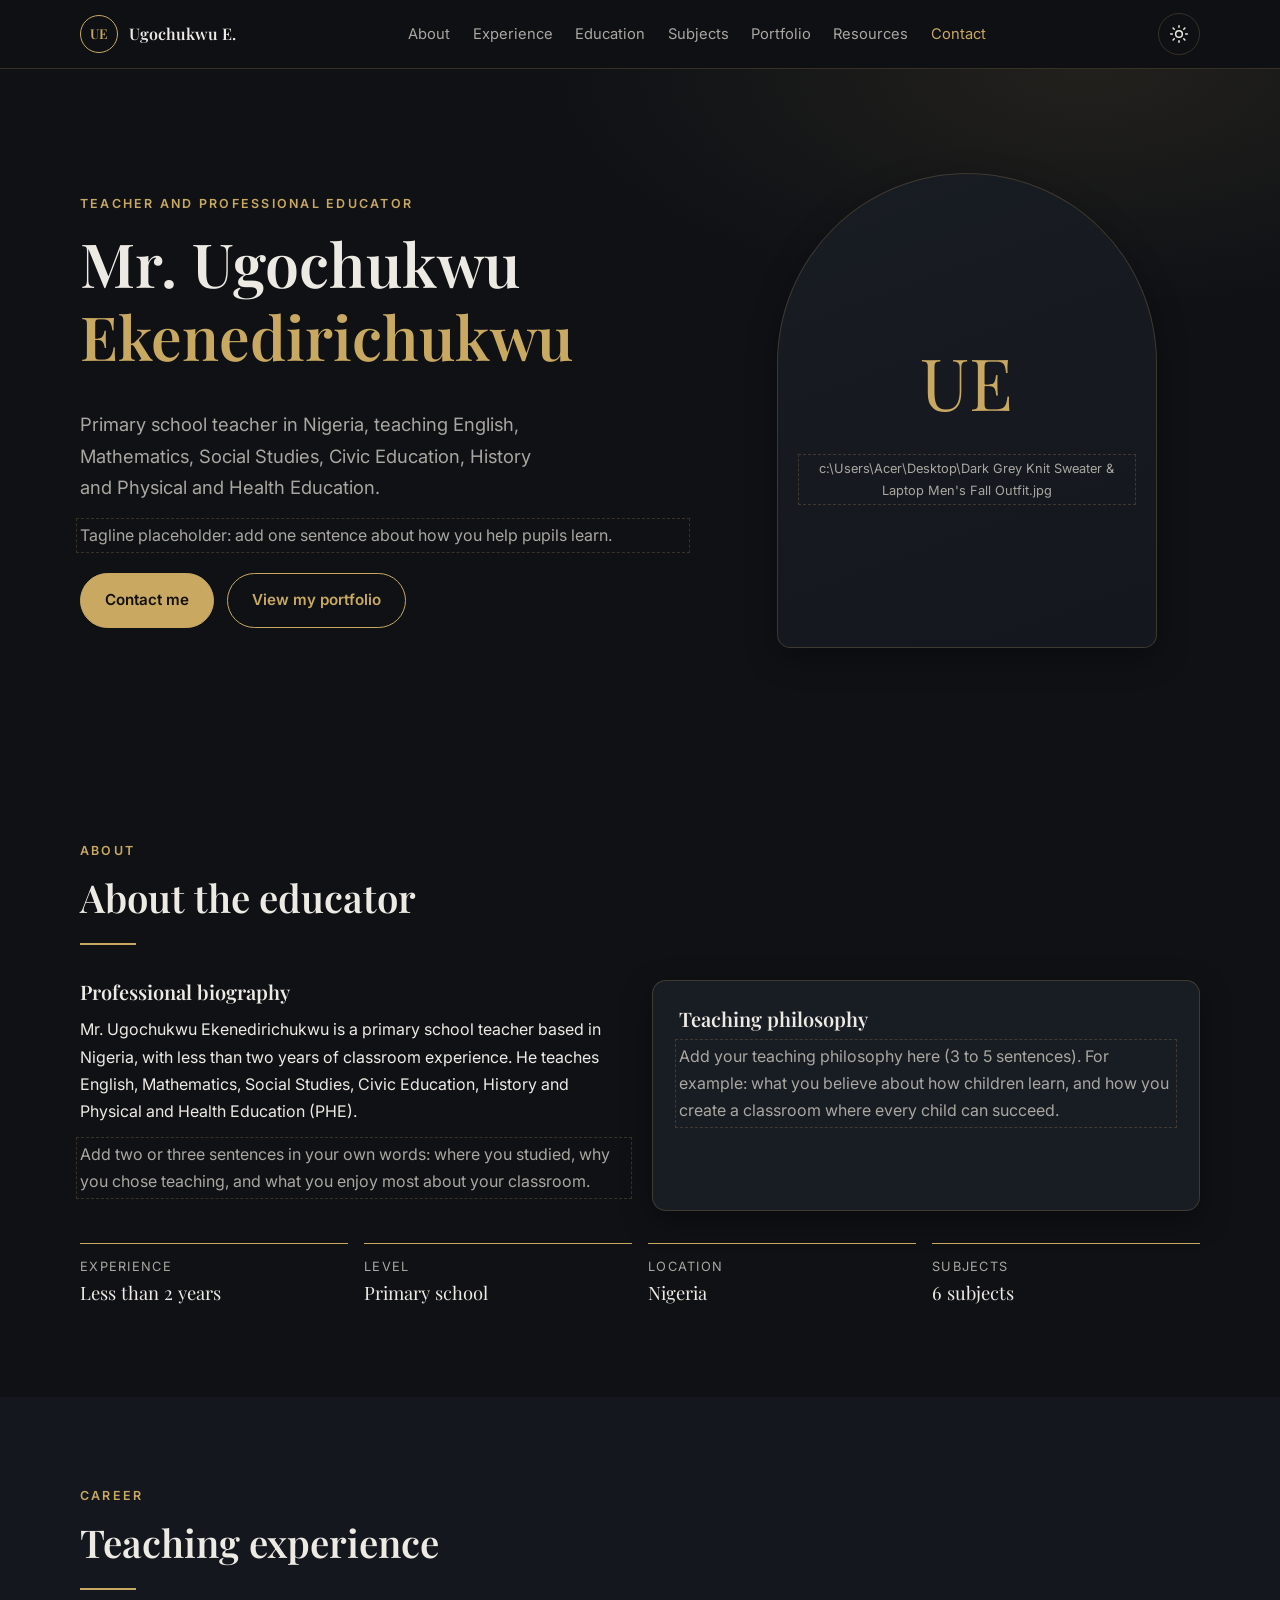
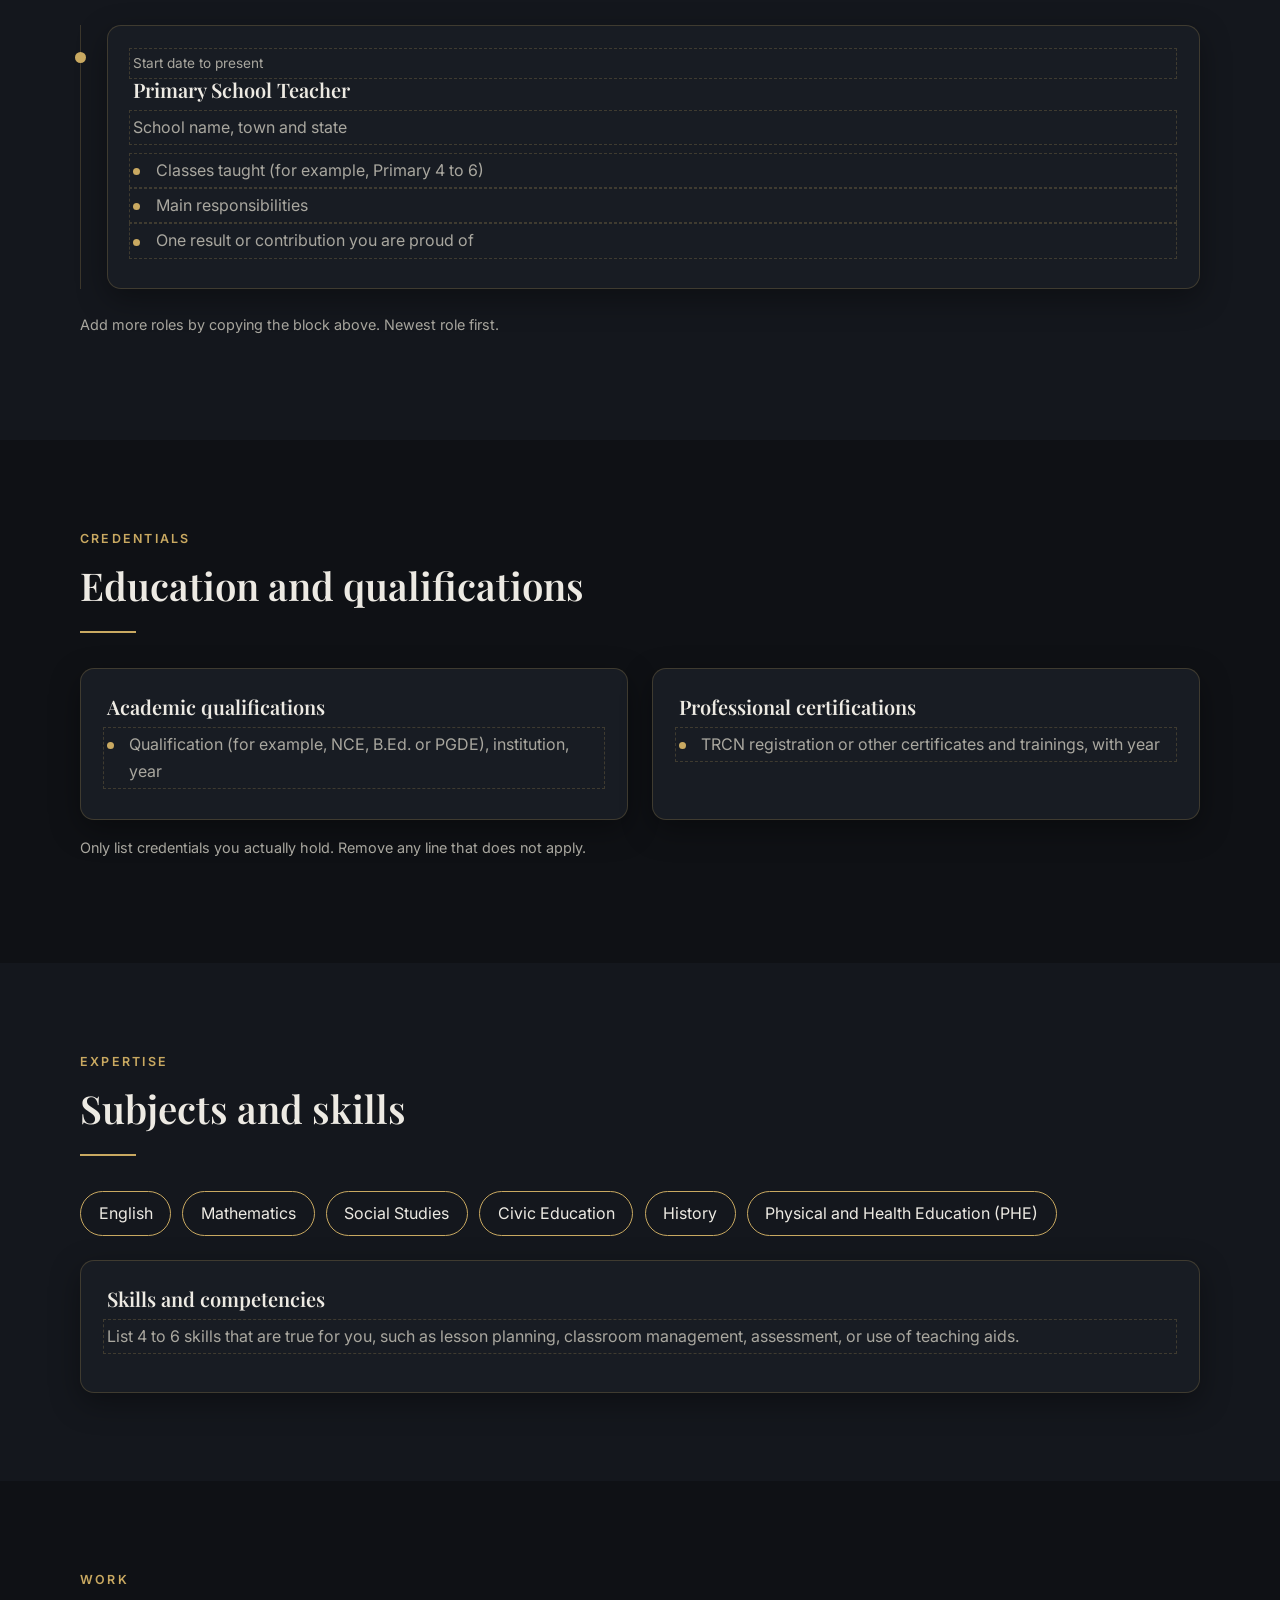
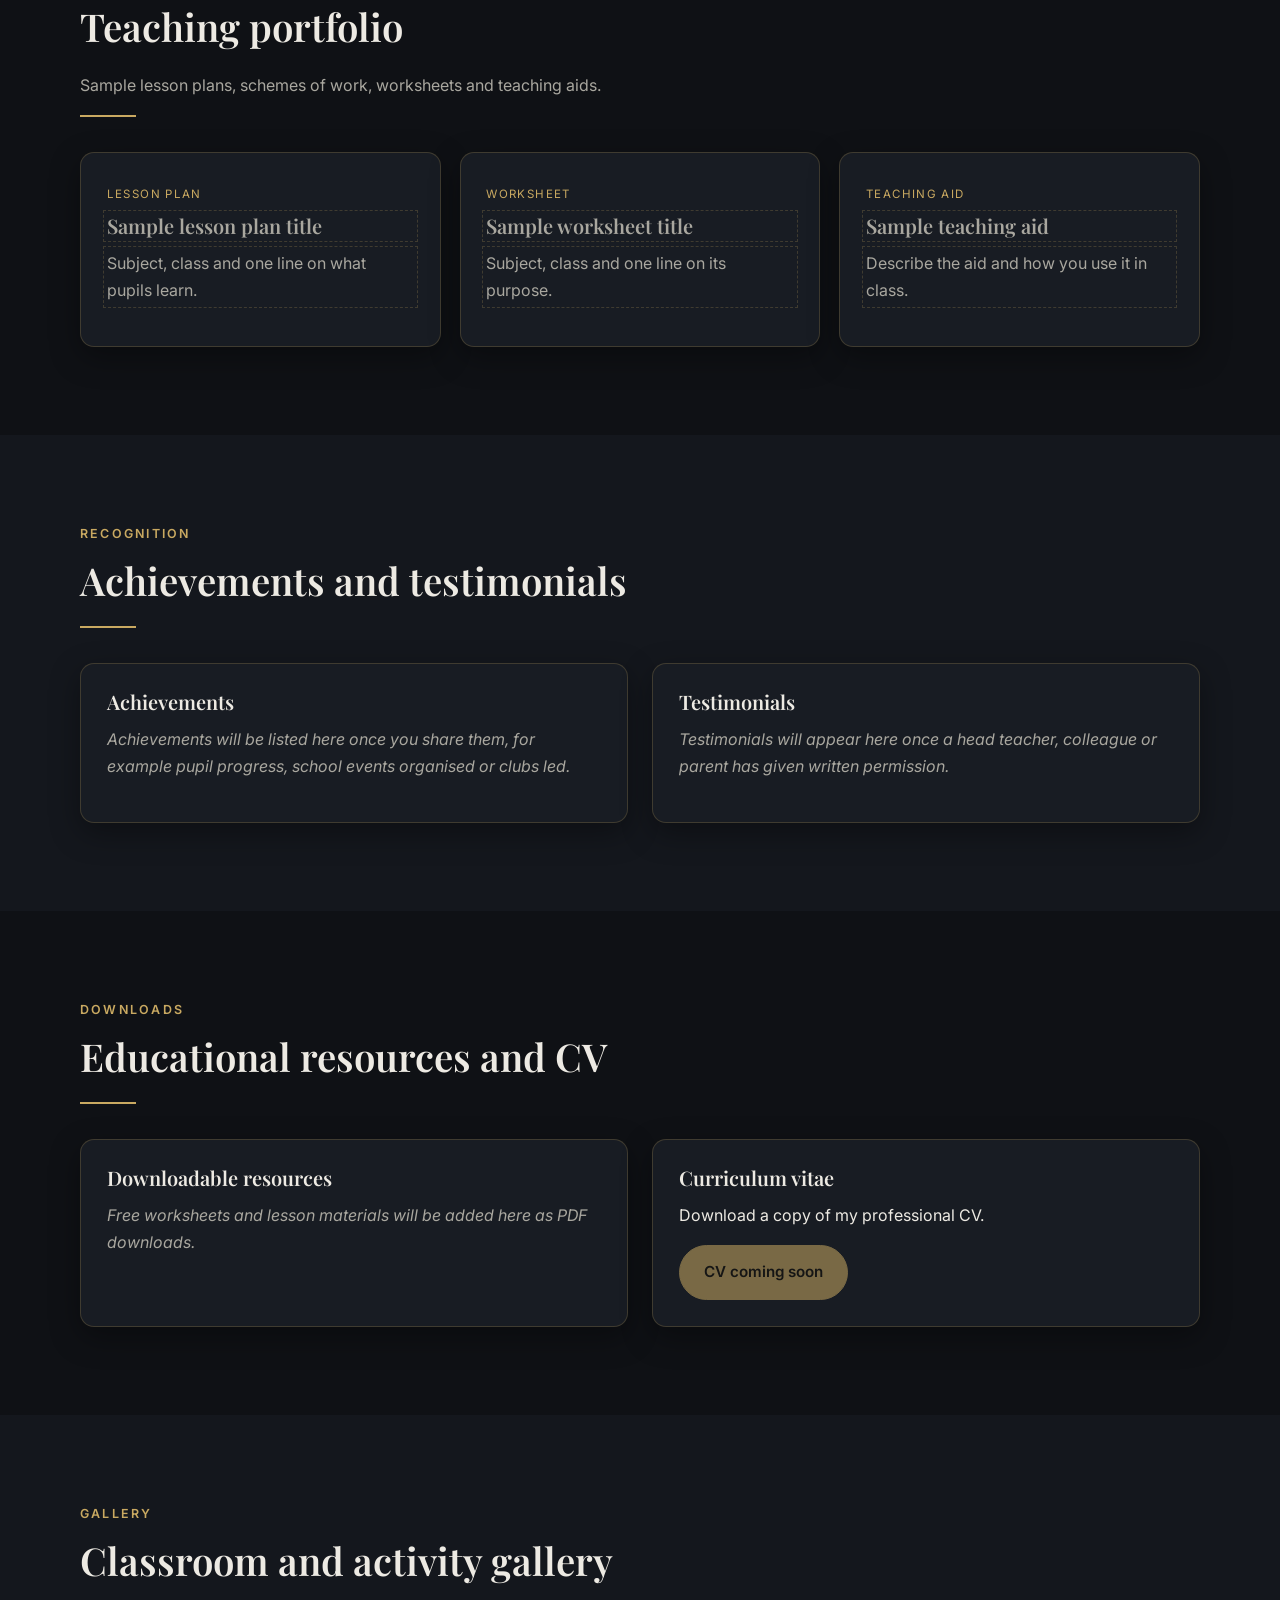
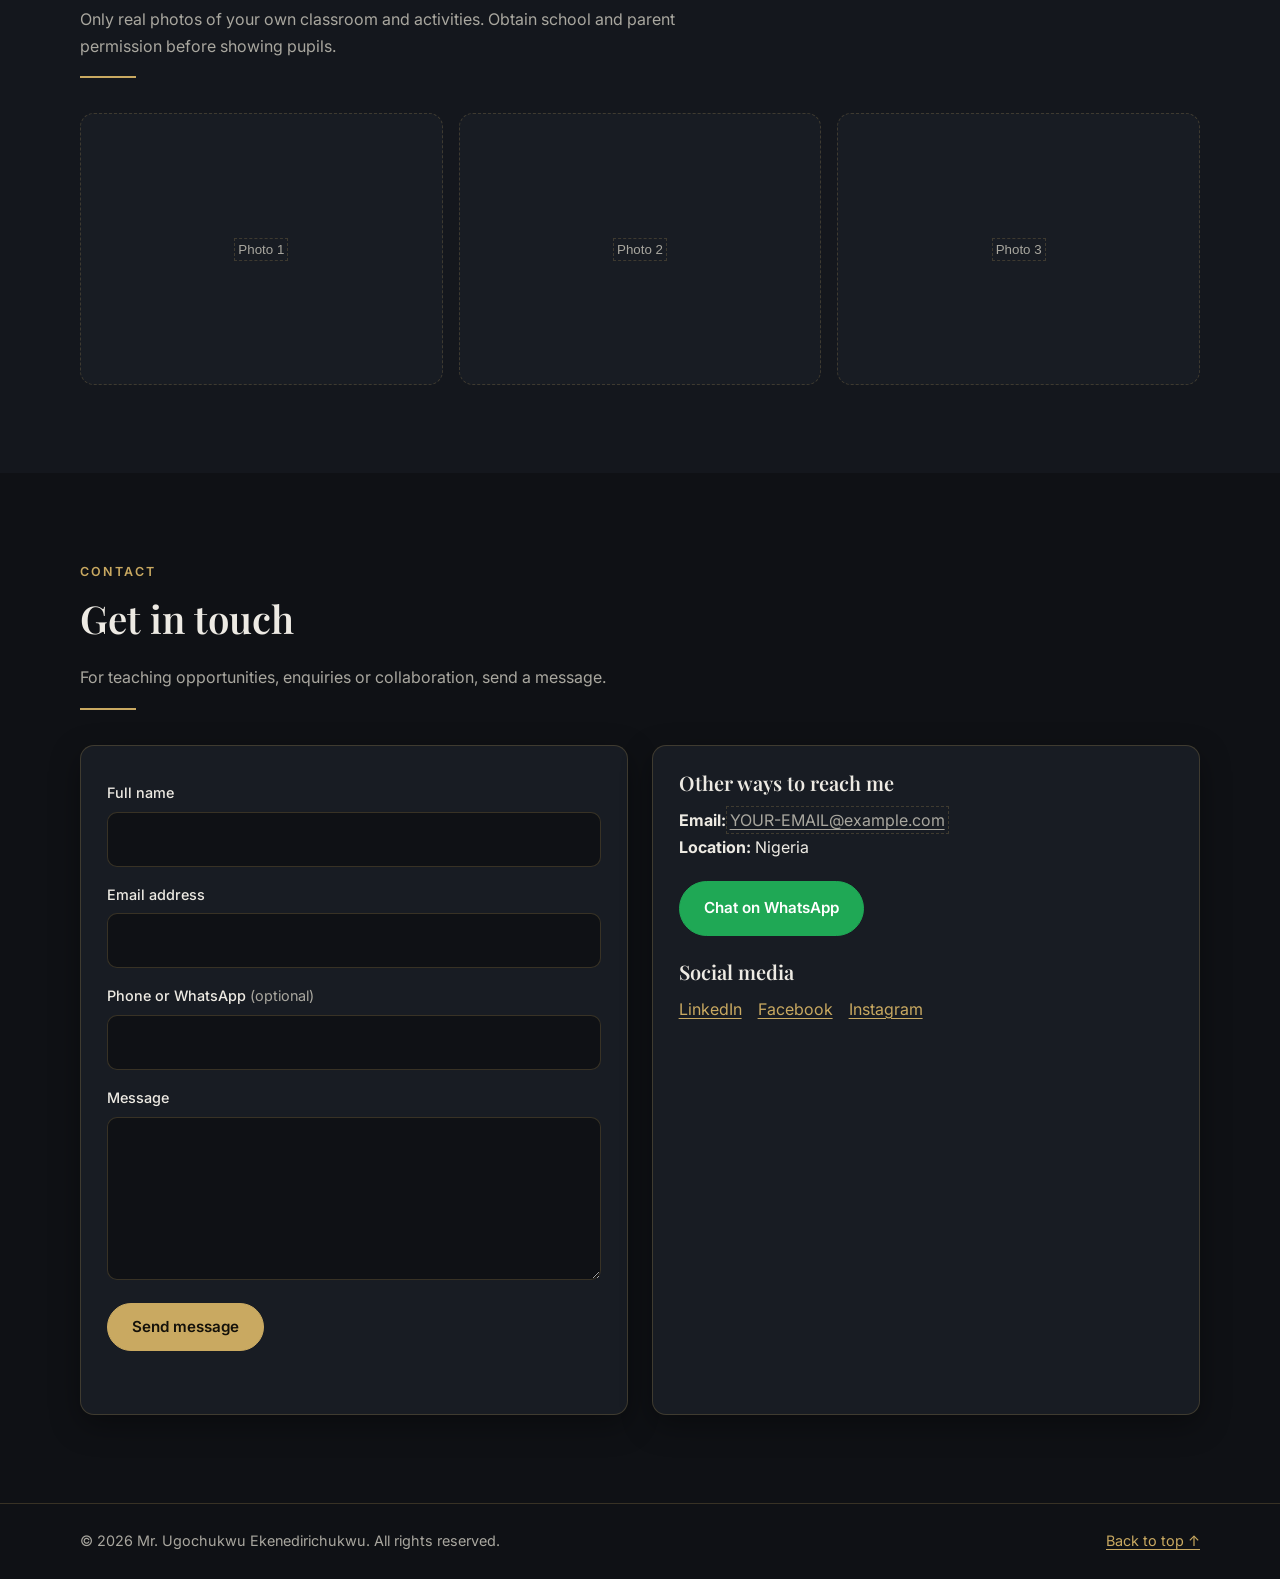
==== index.html @ 1baa8a90 "first commit" ====
<!doctype html>
<html lang="en" data-theme="dark">
<head>
  <meta charset="utf-8">
  <meta name="viewport" content="width=device-width, initial-scale=1">
  <title>Mr. Ugochukwu Ekenedirichukwu | Primary School Teacher, Nigeria</title>
  <meta name="description" content="Portfolio of Mr. Ugochukwu Ekenedirichukwu, a primary school teacher in Nigeria teaching English, Mathematics, Social Studies, Civic Education, History and PHE.">
  <meta name="theme-color" content="#0F1115">
  <link rel="canonical" href="https://www.YOUR-DOMAIN.com/">
  <link rel="icon" href="favicon.svg" type="image/svg+xml">

  <!-- Social sharing preview -->
  <meta property="og:type" content="website">
  <meta property="og:title" content="Mr. Ugochukwu Ekenedirichukwu | Teacher and Professional Educator">
  <meta property="og:description" content="Primary school teacher in Nigeria. English, Mathematics, Social Studies, Civic Education, History and PHE.">
  <meta property="og:url" content="https://www.YOUR-DOMAIN.com/">
  <meta property="og:image" content="https://www.YOUR-DOMAIN.com/assets/og-image.jpg">
  <meta name="twitter:card" content="summary_large_image">

  <!-- Structured data (update after you confirm your details) -->
  <script type="application/ld+json">
  {
    "@context": "https://schema.org",
    "@type": "Person",
    "name": "Ugochukwu Ekenedirichukwu",
    "honorificPrefix": "Mr.",
    "jobTitle": "Teacher and Professional Educator",
    "url": "https://www.YOUR-DOMAIN.com/",
    "address": { "@type": "PostalAddress", "addressCountry": "NG" },
    "knowsAbout": ["English", "Mathematics", "Social Studies", "Civic Education", "History", "Physical and Health Education"]
  }
  </script>

  <!-- Apply saved theme before paint to avoid a flash -->
  <script>
    try {
      var t = localStorage.getItem("theme");
      if (t === "light" || t === "dark") document.documentElement.setAttribute("data-theme", t);
    } catch (e) {}
  </script>

  <link rel="preconnect" href="https://fonts.googleapis.com">
  <link rel="preconnect" href="https://fonts.gstatic.com" crossorigin>
  <link href="https://fonts.googleapis.com/css2?family=Inter:wght@400;500;600&family=Playfair+Display:wght@500;600;700&display=swap" rel="stylesheet">
  <link rel="stylesheet" href="css/styles.css">
</head>
<body>
  <a class="skip" href="#main">Skip to content</a>

  <header class="site-header" id="top">
    <nav class="nav container" aria-label="Main">
      <a class="brand" href="#top" aria-label="Mr. Ugochukwu Ekenedirichukwu, home">
        <span class="brand-mark" aria-hidden="true">UE</span>
        <span class="brand-name">Ugochukwu E.</span>
      </a>

      <ul class="nav-links" id="nav-links">
        <li><a href="#about">About</a></li>
        <li><a href="#experience">Experience</a></li>
        <li><a href="#education">Education</a></li>
        <li><a href="#subjects">Subjects</a></li>
        <li><a href="#portfolio">Portfolio</a></li>
        <li><a href="#resources">Resources</a></li>
        <li><a href="#contact">Contact</a></li>
      </ul>

      <div class="nav-actions">
        <button class="icon-btn" id="theme-toggle" type="button" aria-label="Switch to light mode">
          <svg class="i-sun" viewBox="0 0 24 24" width="20" height="20" fill="none" stroke="currentColor" stroke-width="1.8" stroke-linecap="round" aria-hidden="true"><circle cx="12" cy="12" r="4"/><path d="M12 2v2M12 20v2M4.9 4.9l1.4 1.4M17.7 17.7l1.4 1.4M2 12h2M20 12h2M4.9 19.1l1.4-1.4M17.7 6.3l1.4-1.4"/></svg>
          <svg class="i-moon" viewBox="0 0 24 24" width="20" height="20" fill="none" stroke="currentColor" stroke-width="1.8" stroke-linecap="round" stroke-linejoin="round" aria-hidden="true"><path d="M21 12.8A9 9 0 1 1 11.2 3a7 7 0 0 0 9.8 9.8z"/></svg>
        </button>
        <button class="icon-btn menu-btn" id="menu-btn" type="button" aria-label="Open menu" aria-expanded="false" aria-controls="nav-links">
          <svg viewBox="0 0 24 24" width="22" height="22" fill="none" stroke="currentColor" stroke-width="1.8" stroke-linecap="round" aria-hidden="true"><path d="M4 7h16M4 12h16M4 17h16"/></svg>
        </button>
      </div>
    </nav>
  </header>

  <main id="main">

    <!-- HERO -->
    <section class="hero" aria-labelledby="hero-title">
      <div class="container hero-grid">
        <div class="hero-copy reveal">
          <p class="eyebrow">Teacher and Professional Educator</p>
          <h1 id="hero-title">Mr. Ugochukwu <span class="gold">Ekenedirichukwu</span></h1>
          <p class="lead">Primary school teacher in Nigeria, teaching English, Mathematics, Social Studies, Civic Education, History and Physical and Health Education.</p>
          <p class="hero-note ph" data-ph>Tagline placeholder: add one sentence about how you help pupils learn.</p>
          <div class="btn-row">
            <a class="btn btn-primary" href="#contact">Contact me</a>
            <a class="btn btn-ghost" href="#portfolio">View my portfolio</a>
          </div>
        </div>
        <div class="hero-photo reveal" aria-hidden="false">
          <div class="photo-frame" role="img" aria-label="Photo of Mr. Ugochukwu Ekenedirichukwu goes here">
            <span class="photo-initials">UE</span>
            <span class="photo-hint ph" data-ph>c:\Users\Acer\Desktop\Dark Grey Knit Sweater & Laptop Men's Fall Outfit.jpg</span>
          </div>
        </div>
      </div>
    </section>

    <!-- ABOUT -->
    <section class="section" id="about" aria-labelledby="about-title">
      <div class="container">
        <header class="section-head reveal">
          <p class="eyebrow">About</p>
          <h2 id="about-title">About the educator</h2>
        </header>
        <div class="two-col">
          <div class="reveal">
            <h3>Professional biography</h3>
            <p>Mr. Ugochukwu Ekenedirichukwu is a primary school teacher based in Nigeria, with less than two years of classroom experience. He teaches English, Mathematics, Social Studies, Civic Education, History and Physical and Health Education (PHE).</p>
            <p class="ph" data-ph>Add two or three sentences in your own words: where you studied, why you chose teaching, and what you enjoy most about your classroom.</p>
          </div>
          <div class="card reveal">
            <h3>Teaching philosophy</h3>
            <p class="ph" data-ph>Add your teaching philosophy here (3 to 5 sentences). For example: what you believe about how children learn, and how you create a classroom where every child can succeed.</p>
          </div>
        </div>
        <dl class="facts reveal">
          <div><dt>Experience</dt><dd>Less than 2 years</dd></div>
          <div><dt>Level</dt><dd>Primary school</dd></div>
          <div><dt>Location</dt><dd>Nigeria</dd></div>
          <div><dt>Subjects</dt><dd>6 subjects</dd></div>
        </dl>
      </div>
    </section>

    <!-- EXPERIENCE -->
    <section class="section alt" id="experience" aria-labelledby="exp-title">
      <div class="container">
        <header class="section-head reveal">
          <p class="eyebrow">Career</p>
          <h2 id="exp-title">Teaching experience</h2>
        </header>
        <ol class="timeline">
          <li class="reveal">
            <span class="dot" aria-hidden="true"></span>
            <div class="card">
              <p class="meta ph" data-ph>Start date to present</p>
              <h3>Primary School Teacher</h3>
              <p class="school ph" data-ph>School name, town and state</p>
              <ul class="ticks">
                <li class="ph" data-ph>Classes taught (for example, Primary 4 to 6)</li>
                <li class="ph" data-ph>Main responsibilities</li>
                <li class="ph" data-ph>One result or contribution you are proud of</li>
              </ul>
            </div>
          </li>
        </ol>
        <p class="note">Add more roles by copying the block above. Newest role first.</p>
      </div>
    </section>

    <!-- EDUCATION -->
    <section class="section" id="education" aria-labelledby="edu-title">
      <div class="container">
        <header class="section-head reveal">
          <p class="eyebrow">Credentials</p>
          <h2 id="edu-title">Education and qualifications</h2>
        </header>
        <div class="two-col">
          <div class="card reveal">
            <h3>Academic qualifications</h3>
            <ul class="ticks">
              <li class="ph" data-ph>Qualification (for example, NCE, B.Ed. or PGDE), institution, year</li>
            </ul>
          </div>
          <div class="card reveal">
            <h3>Professional certifications</h3>
            <ul class="ticks">
              <li class="ph" data-ph>TRCN registration or other certificates and trainings, with year</li>
            </ul>
          </div>
        </div>
        <p class="note">Only list credentials you actually hold. Remove any line that does not apply.</p>
      </div>
    </section>

    <!-- SUBJECTS & SKILLS -->
    <section class="section alt" id="subjects" aria-labelledby="sub-title">
      <div class="container">
        <header class="section-head reveal">
          <p class="eyebrow">Expertise</p>
          <h2 id="sub-title">Subjects and skills</h2>
        </header>
        <ul class="chips reveal" aria-label="Subjects taught">
          <li>English</li>
          <li>Mathematics</li>
          <li>Social Studies</li>
          <li>Civic Education</li>
          <li>History</li>
          <li>Physical and Health Education (PHE)</li>
        </ul>
        <div class="card reveal" style="margin-top:1.5rem">
          <h3>Skills and competencies</h3>
          <p class="ph" data-ph>List 4 to 6 skills that are true for you, such as lesson planning, classroom management, assessment, or use of teaching aids.</p>
        </div>
      </div>
    </section>

    <!-- PORTFOLIO -->
    <section class="section" id="portfolio" aria-labelledby="port-title">
      <div class="container">
        <header class="section-head reveal">
          <p class="eyebrow">Work</p>
          <h2 id="port-title">Teaching portfolio</h2>
          <p class="sub">Sample lesson plans, schemes of work, worksheets and teaching aids.</p>
        </header>
        <div class="grid-3">
          <article class="card item reveal">
            <span class="tag">Lesson plan</span>
            <h3 class="ph" data-ph>Sample lesson plan title</h3>
            <p class="ph" data-ph>Subject, class and one line on what pupils learn.</p>
          </article>
          <article class="card item reveal">
            <span class="tag">Worksheet</span>
            <h3 class="ph" data-ph>Sample worksheet title</h3>
            <p class="ph" data-ph>Subject, class and one line on its purpose.</p>
          </article>
          <article class="card item reveal">
            <span class="tag">Teaching aid</span>
            <h3 class="ph" data-ph>Sample teaching aid</h3>
            <p class="ph" data-ph>Describe the aid and how you use it in class.</p>
          </article>
        </div>
      </div>
    </section>

    <!-- ACHIEVEMENTS & TESTIMONIALS -->
    <section class="section alt" id="achievements" aria-labelledby="ach-title">
      <div class="container">
        <header class="section-head reveal">
          <p class="eyebrow">Recognition</p>
          <h2 id="ach-title">Achievements and testimonials</h2>
        </header>
        <div class="two-col">
          <div class="card reveal">
            <h3>Achievements</h3>
            <p class="empty">Achievements will be listed here once you share them, for example pupil progress, school events organised or clubs led.</p>
          </div>
          <div class="card reveal">
            <h3>Testimonials</h3>
            <p class="empty">Testimonials will appear here once a head teacher, colleague or parent has given written permission.</p>
          </div>
        </div>
      </div>
    </section>

    <!-- RESOURCES -->
    <section class="section" id="resources" aria-labelledby="res-title">
      <div class="container">
        <header class="section-head reveal">
          <p class="eyebrow">Downloads</p>
          <h2 id="res-title">Educational resources and CV</h2>
        </header>
        <div class="two-col">
          <div class="card reveal">
            <h3>Downloadable resources</h3>
            <p class="empty">Free worksheets and lesson materials will be added here as PDF downloads.</p>
            <ul class="downloads" id="resource-list"></ul>
          </div>
          <div class="card reveal">
            <h3>Curriculum vitae</h3>
            <p>Download a copy of my professional CV.</p>
            <a class="btn btn-primary" id="cv-link" href="assets/Ugochukwu-Ekenedirichukwu-CV.pdf" download>Download CV (PDF)</a>
          </div>
        </div>
      </div>
    </section>

    <!-- GALLERY -->
    <section class="section alt" id="gallery" aria-labelledby="gal-title">
      <div class="container">
        <header class="section-head reveal">
          <p class="eyebrow">Gallery</p>
          <h2 id="gal-title">Classroom and activity gallery</h2>
          <p class="sub">Only real photos of your own classroom and activities. Obtain school and parent permission before showing pupils.</p>
        </header>
        <div class="gallery" id="gallery-grid">
          <button class="g-item" type="button" disabled><span class="ph" data-ph>Photo 1</span></button>
          <button class="g-item" type="button" disabled><span class="ph" data-ph>Photo 2</span></button>
          <button class="g-item" type="button" disabled><span class="ph" data-ph>Photo 3</span></button>
        </div>
      </div>
    </section>

    <!-- CONTACT -->
    <section class="section" id="contact" aria-labelledby="con-title">
      <div class="container">
        <header class="section-head reveal">
          <p class="eyebrow">Contact</p>
          <h2 id="con-title">Get in touch</h2>
          <p class="sub">For teaching opportunities, enquiries or collaboration, send a message.</p>
        </header>
        <div class="two-col">
          <form class="card form reveal" id="contact-form" novalidate>
            <!-- Replace with your free Web3Forms access key (see README) -->
            <input type="hidden" name="access_key" value="YOUR_WEB3FORMS_ACCESS_KEY">
            <input type="hidden" name="subject" value="New enquiry from your portfolio website">
            <input type="checkbox" name="botcheck" class="hp" tabindex="-1" autocomplete="off" aria-hidden="true">

            <label for="f-name">Full name</label>
            <input id="f-name" name="name" type="text" autocomplete="name" required>

            <label for="f-email">Email address</label>
            <input id="f-email" name="email" type="email" autocomplete="email" required>

            <label for="f-phone">Phone or WhatsApp <span class="opt">(optional)</span></label>
            <input id="f-phone" name="phone" type="tel" autocomplete="tel">

            <label for="f-msg">Message</label>
            <textarea id="f-msg" name="message" rows="5" required></textarea>

            <button class="btn btn-primary" type="submit" id="f-submit">Send message</button>
            <p class="form-status" id="form-status" role="status" aria-live="polite"></p>
          </form>

          <div class="card reveal">
            <h3>Other ways to reach me</h3>
            <ul class="contact-list">
              <li><strong>Email:</strong> <a class="ph" data-ph href="mailto:YOUR-EMAIL@example.com">YOUR-EMAIL@example.com</a></li>
              <li><strong>Location:</strong> Nigeria</li>
            </ul>
            <a class="btn btn-whatsapp" id="wa-link" href="https://wa.me/234XXXXXXXXXX?text=Hello%20Mr.%20Ugochukwu%2C%20I%20found%20your%20portfolio%20website." target="_blank" rel="noopener">Chat on WhatsApp</a>
            <h3 style="margin-top:1.5rem">Social media</h3>
            <ul class="socials">
              <li><a href="#" aria-label="LinkedIn (add your link)">LinkedIn</a></li>
              <li><a href="#" aria-label="Facebook (add your link)">Facebook</a></li>
              <li><a href="#" aria-label="Instagram (add your link)">Instagram</a></li>
            </ul>
          </div>
        </div>
      </div>
    </section>
  </main>

  <footer class="site-footer">
    <div class="container foot">
      <p>&copy; <span id="year">2026</span> Mr. Ugochukwu Ekenedirichukwu. All rights reserved.</p>
      <a href="#top">Back to top &uarr;</a>
    </div>
  </footer>

  <!-- Lightbox -->
  <div class="lightbox" id="lightbox" role="dialog" aria-modal="true" aria-label="Image viewer" hidden>
    <button class="icon-btn lb-close" id="lb-close" type="button" aria-label="Close image">&times;</button>
    <img id="lb-img" alt="">
  </div>

  <script src="js/main.js"></script>
</body>
</html>
---- css/styles.css ----
:root {
  --bg: #0F1115;
  --bg-alt: #14171D;
  --card: #181C23;
  --text: #EDEAE3;
  --muted: #A9A79F;
  --gold: #C9A961;
  --gold-ink: #14110A;
  --line: rgba(201, 169, 97, .22);
  --shadow: 0 10px 30px rgba(0, 0, 0, .35);
  --radius: 14px;
  --serif: "Playfair Display", Georgia, "Times New Roman", serif;
  --sans: "Inter", system-ui, -apple-system, "Segoe UI", Roboto, sans-serif;
}
[data-theme="light"] {
  --bg: #FAF7F0;
  --bg-alt: #F1ECE0;
  --card: #FFFFFF;
  --text: #1C1B19;
  --muted: #5B5850;
  --gold: #8A6A1F;
  --gold-ink: #FFFFFF;
  --line: rgba(138, 106, 31, .28);
  --shadow: 0 10px 30px rgba(60, 45, 10, .10);
}

* { box-sizing: border-box; }
html { scroll-behavior: smooth; scroll-padding-top: 76px; }
body {
  margin: 0; background: var(--bg); color: var(--text);
  font-family: var(--sans); line-height: 1.7; font-size: 1rem;
  -webkit-font-smoothing: antialiased;
  transition: background .3s, color .3s;
}
img { max-width: 100%; display: block; }
a { color: var(--gold); text-underline-offset: 3px; }
h1, h2, h3 { font-family: var(--serif); line-height: 1.2; margin: 0 0 .6em; font-weight: 600; }
h1 { font-size: clamp(2.2rem, 6vw, 3.8rem); }
h2 { font-size: clamp(1.7rem, 4vw, 2.4rem); }
h3 { font-size: 1.25rem; }
p { margin: 0 0 1em; }
:focus-visible { outline: 2px solid var(--gold); outline-offset: 3px; border-radius: 4px; }

.container { width: min(1120px, 100% - 2rem); margin-inline: auto; }
.skip { position: absolute; left: -999px; top: 0; background: var(--gold); color: var(--gold-ink); padding: .6rem 1rem; z-index: 100; }
.skip:focus { left: 1rem; top: 1rem; }

/* Header */
.site-header { position: sticky; top: 0; z-index: 50; background: color-mix(in srgb, var(--bg) 88%, transparent); backdrop-filter: blur(10px); border-bottom: 1px solid var(--line); }
.nav { display: flex; align-items: center; justify-content: space-between; height: 68px; gap: 1rem; }
.brand { display: flex; align-items: center; gap: .7rem; text-decoration: none; color: var(--text); font-family: var(--serif); font-weight: 600; }
.brand-mark { display: grid; place-items: center; width: 38px; height: 38px; border: 1px solid var(--gold); color: var(--gold); border-radius: 50%; font-size: .85rem; }
.nav-links { display: flex; gap: 1.4rem; list-style: none; margin: 0; padding: 0; }
.nav-links a { color: var(--muted); text-decoration: none; font-size: .92rem; transition: color .2s; }
.nav-links a:hover, .nav-links a.active { color: var(--gold); }
.nav-actions { display: flex; gap: .4rem; }
.icon-btn { background: transparent; border: 1px solid var(--line); color: var(--text); width: 42px; height: 42px; border-radius: 50%; display: grid; place-items: center; cursor: pointer; font-size: 1.5rem; line-height: 1; }
.icon-btn:hover { border-color: var(--gold); color: var(--gold); }
.menu-btn { display: none; }
[data-theme="dark"] .i-moon, [data-theme="light"] .i-sun { display: none; }

/* Buttons */
.btn { display: inline-block; padding: .85rem 1.5rem; border-radius: 999px; font-weight: 600; text-decoration: none; border: 1px solid var(--gold); cursor: pointer; font-family: var(--sans); font-size: .95rem; transition: transform .2s, background .2s, color .2s; }
.btn:hover { transform: translateY(-2px); }
.btn-primary { background: var(--gold); color: var(--gold-ink); }
.btn-ghost { background: transparent; color: var(--gold); }
.btn-ghost:hover { background: var(--gold); color: var(--gold-ink); }
.btn-whatsapp { background: #1FA855; border-color: #1FA855; color: #fff; }
.btn[aria-disabled="true"] { opacity: .55; pointer-events: none; }
.btn-row { display: flex; flex-wrap: wrap; gap: .8rem; margin-top: 1.5rem; }

/* Hero */
.hero { padding: clamp(3rem, 9vw, 6.5rem) 0; background: radial-gradient(900px 400px at 85% 0%, rgba(201,169,97,.10), transparent 60%); }
.hero-grid { display: grid; grid-template-columns: 1.3fr 1fr; gap: 3rem; align-items: center; }
.eyebrow { color: var(--gold); text-transform: uppercase; letter-spacing: .18em; font-size: .78rem; font-weight: 600; margin-bottom: .8rem; }
.gold { color: var(--gold); }
.lead { font-size: 1.15rem; color: var(--muted); max-width: 40ch; }
.photo-frame { aspect-ratio: 4 / 5; max-width: 380px; margin-inline: auto; border: 1px solid var(--line); border-radius: 200px 200px var(--radius) var(--radius); background: linear-gradient(160deg, var(--card), var(--bg-alt)); display: grid; place-content: center; text-align: center; padding: 1.5rem; box-shadow: var(--shadow); gap: 1rem; }
.photo-initials { font-family: var(--serif); font-size: 4.5rem; color: var(--gold); }
.photo-hint { font-size: .8rem; }

/* Sections */
.section { padding: clamp(3rem, 7vw, 5.5rem) 0; }
.section.alt { background: var(--bg-alt); }
.section-head { margin-bottom: 2.2rem; max-width: 60ch; }
.section-head::after { content: ""; display: block; width: 56px; height: 2px; background: var(--gold); margin-top: 1rem; }
.sub { color: var(--muted); }
.two-col { display: grid; grid-template-columns: 1fr 1fr; gap: 1.5rem; }
.grid-3 { display: grid; grid-template-columns: repeat(3, 1fr); gap: 1.2rem; }
.card { background: var(--card); border: 1px solid var(--line); border-radius: var(--radius); padding: 1.6rem; box-shadow: var(--shadow); }
.note { color: var(--muted); font-size: .9rem; margin-top: 1rem; }
.empty { color: var(--muted); font-style: italic; }

.facts { display: grid; grid-template-columns: repeat(4, 1fr); gap: 1rem; margin: 2rem 0 0; }
.facts div { border-top: 1px solid var(--gold); padding-top: .7rem; }
.facts dt { color: var(--muted); font-size: .8rem; text-transform: uppercase; letter-spacing: .1em; }
.facts dd { margin: 0; font-family: var(--serif); font-size: 1.15rem; }

.timeline { list-style: none; margin: 0; padding: 0 0 0 1.6rem; border-left: 1px solid var(--line); }
.timeline li { position: relative; margin-bottom: 1.5rem; }
.timeline .dot { position: absolute; left: calc(-1.6rem - 6px); top: 1.7rem; width: 11px; height: 11px; border-radius: 50%; background: var(--gold); }
.meta { color: var(--gold); font-size: .85rem; margin-bottom: .2rem; }
.school { color: var(--muted); }

.ticks { list-style: none; margin: 0; padding: 0; }
.ticks li { padding-left: 1.4rem; position: relative; margin-bottom: .5rem; }
.ticks li::before { content: ""; position: absolute; left: 0; top: .7em; width: 7px; height: 7px; border-radius: 50%; background: var(--gold); }

.chips { display: flex; flex-wrap: wrap; gap: .7rem; list-style: none; padding: 0; margin: 0; }
.chips li { border: 1px solid var(--gold); color: var(--text); padding: .5rem 1.1rem; border-radius: 999px; }

.item { transition: transform .25s, border-color .25s; }
.item:hover { transform: translateY(-4px); border-color: var(--gold); }
.tag { display: inline-block; font-size: .72rem; text-transform: uppercase; letter-spacing: .12em; color: var(--gold); margin-bottom: .6rem; }

.downloads { list-style: none; padding: 0; margin: 1rem 0 0; }
.downloads a { display: inline-block; margin-bottom: .4rem; }

.gallery { display: grid; grid-template-columns: repeat(3, 1fr); gap: 1rem; }
.g-item { aspect-ratio: 4 / 3; border: 1px dashed var(--line); background: var(--card); color: var(--muted); border-radius: var(--radius); cursor: pointer; padding: 0; overflow: hidden; display: grid; place-items: center; }
.g-item:not(:disabled):hover { border-color: var(--gold); }
.g-item img { width: 100%; height: 100%; object-fit: cover; }
.g-item:disabled { cursor: default; }

/* Placeholders (find these in the HTML and replace) */
.ph { outline: 1px dashed var(--line); outline-offset: 3px; color: var(--muted); }

/* Form */
.form { display: grid; gap: .4rem; }
.form label { font-size: .9rem; font-weight: 500; margin-top: .6rem; }
.opt { color: var(--muted); font-weight: 400; }
.form input, .form textarea { width: 100%; background: var(--bg); color: var(--text); border: 1px solid var(--line); border-radius: 10px; padding: .8rem 1rem; font: inherit; }
.form input:focus, .form textarea:focus { border-color: var(--gold); outline: none; box-shadow: 0 0 0 3px rgba(201,169,97,.25); }
.form [aria-invalid="true"] { border-color: #E5736A; }
.form button { margin-top: 1rem; justify-self: start; }
.form-status { min-height: 1.5em; margin: .5rem 0 0; font-size: .95rem; }
.form-status.ok { color: #5FBF86; }
.form-status.err { color: #E5736A; }
.hp { position: absolute; left: -9999px; }
.contact-list, .socials { list-style: none; padding: 0; margin: 0 0 1.2rem; }
.socials { display: flex; gap: 1rem; flex-wrap: wrap; }

.site-footer { border-top: 1px solid var(--line); padding: 1.6rem 0; color: var(--muted); font-size: .9rem; }
.foot { display: flex; justify-content: space-between; flex-wrap: wrap; gap: .5rem; }
.foot p { margin: 0; }

/* Lightbox */
.lightbox { position: fixed; inset: 0; background: rgba(0,0,0,.9); display: grid; place-items: center; z-index: 200; padding: 1rem; }
.lightbox[hidden] { display: none; }
.lightbox img { max-height: 88vh; max-width: 94vw; border-radius: 10px; }
.lb-close { position: absolute; top: 1rem; right: 1rem; background: #000; color: #fff; }

/* Scroll reveal */
.js .reveal { opacity: 0; transform: translateY(18px); transition: opacity .7s, transform .7s; }
.js .reveal.in { opacity: 1; transform: none; }
@media (prefers-reduced-motion: reduce) {
  html { scroll-behavior: auto; }
  .js .reveal { opacity: 1; transform: none; transition: none; }
  * { transition-duration: .01ms !important; }
}

/* Responsive */
@media (max-width: 900px) {
  .hero-grid, .two-col { grid-template-columns: 1fr; }
  .grid-3 { grid-template-columns: 1fr 1fr; }
  .facts { grid-template-columns: 1fr 1fr; }
  .photo-frame { max-width: 280px; order: -1; }
  .menu-btn { display: grid; }
  .nav-links { position: absolute; top: 68px; left: 0; right: 0; flex-direction: column; gap: 0; background: var(--bg); border-bottom: 1px solid var(--line); display: none; padding: .5rem 1rem 1rem; }
  .nav-links.open { display: flex; }
  .nav-links a { display: block; padding: .8rem 0; font-size: 1rem; }
}
@media (max-width: 560px) {
  .grid-3, .gallery { grid-template-columns: 1fr; }
  .brand-name { display: none; }
}
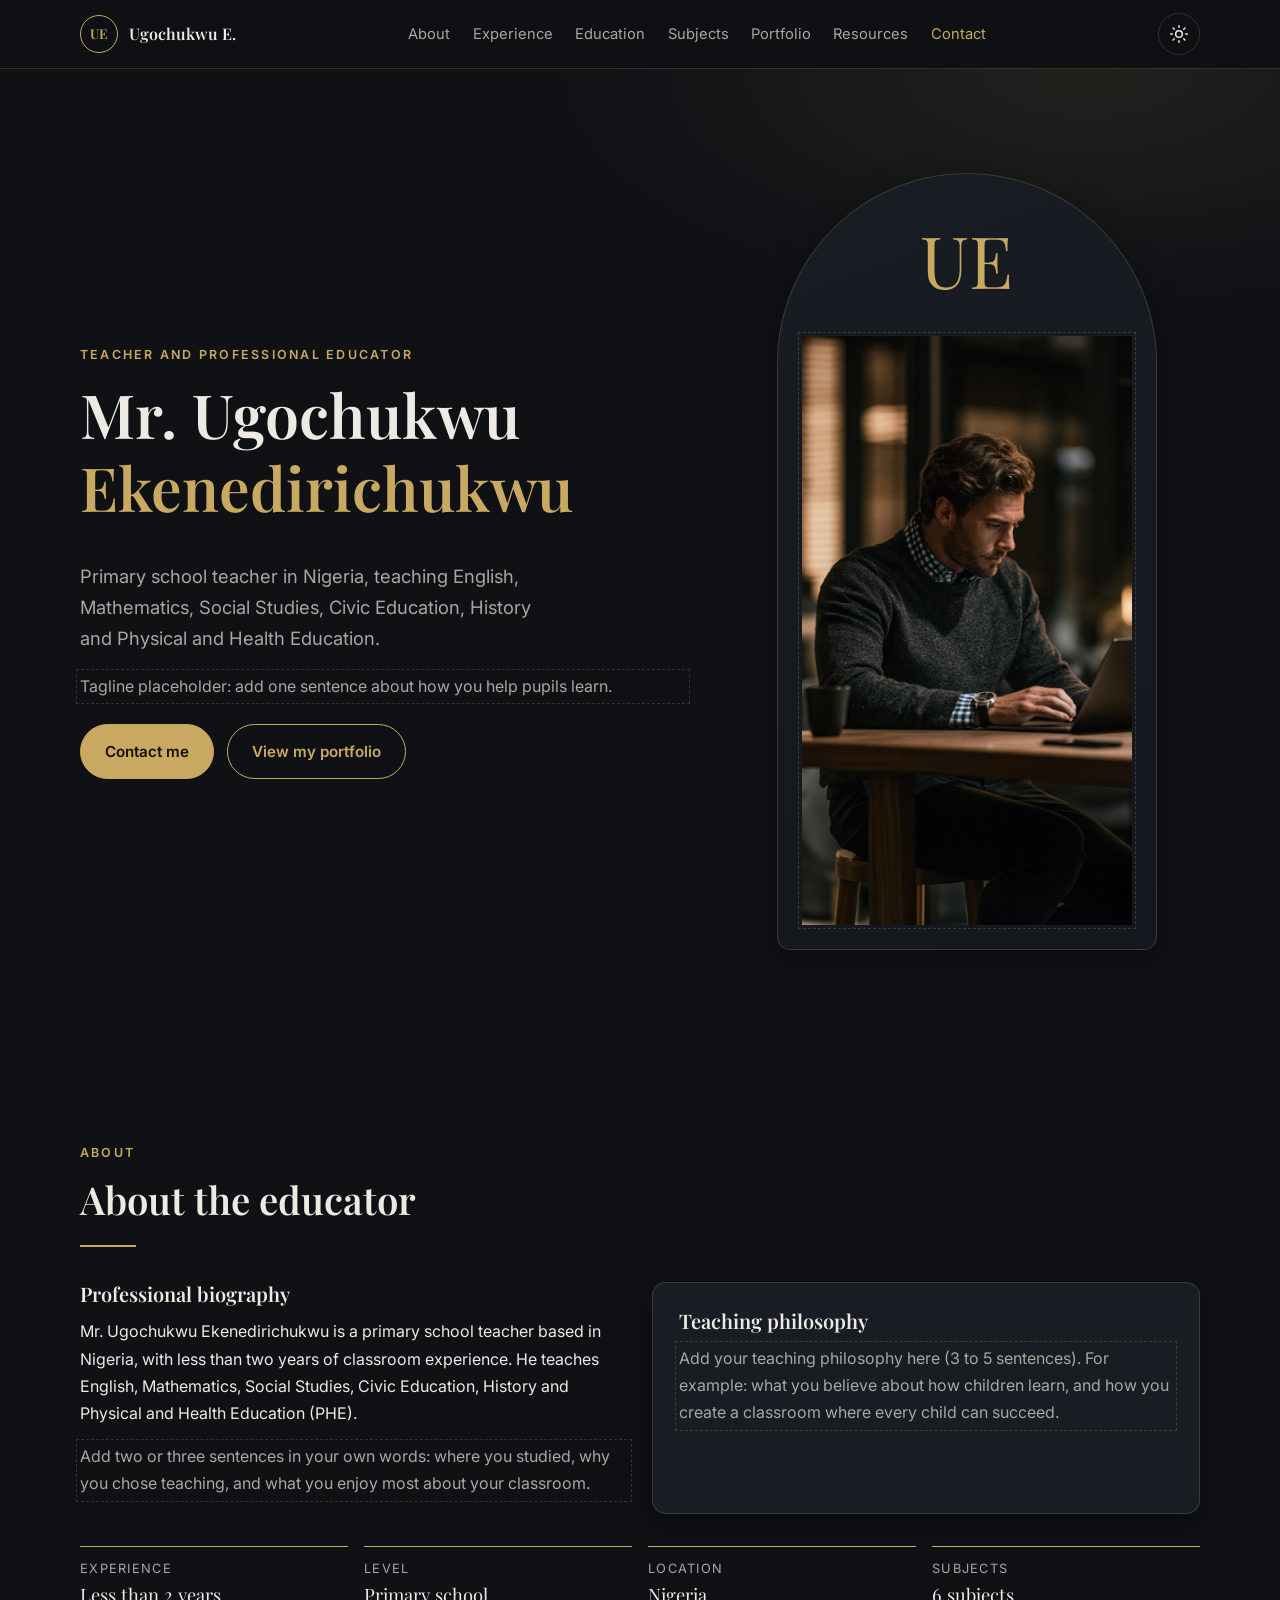
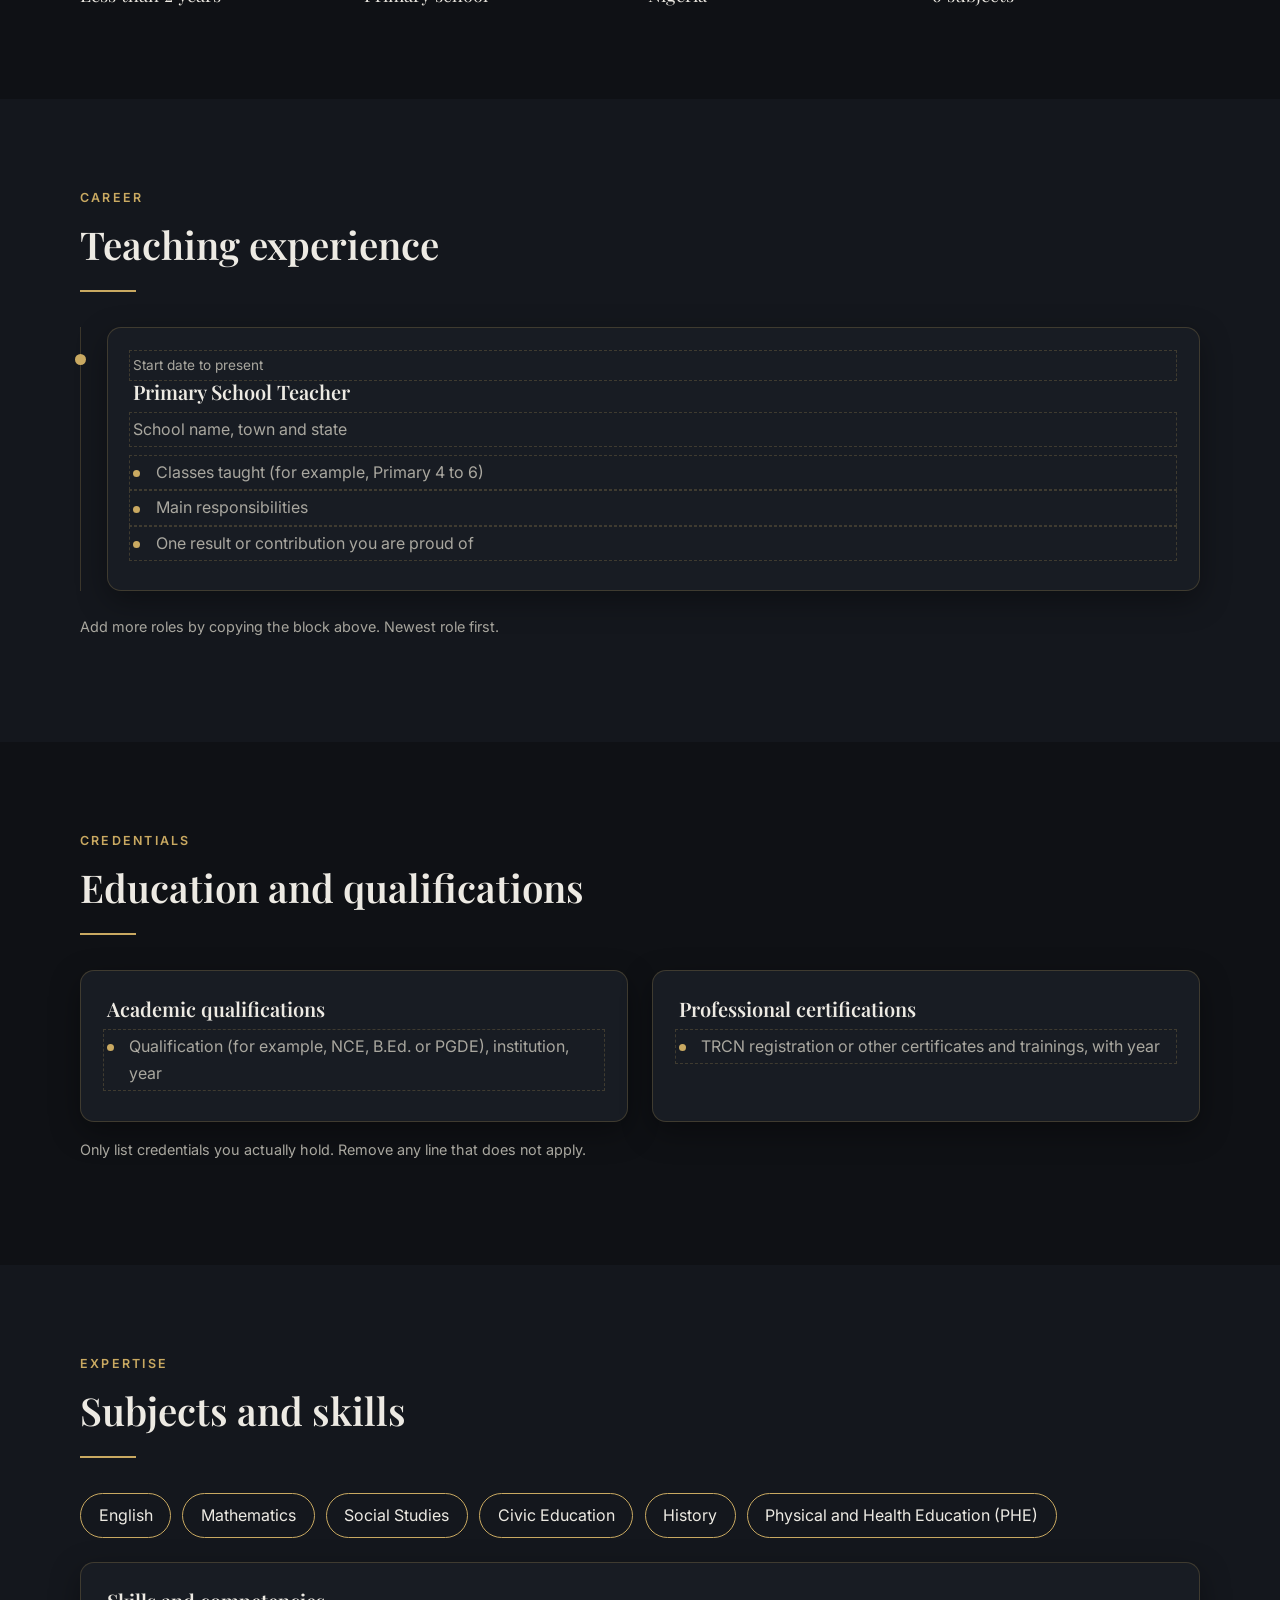
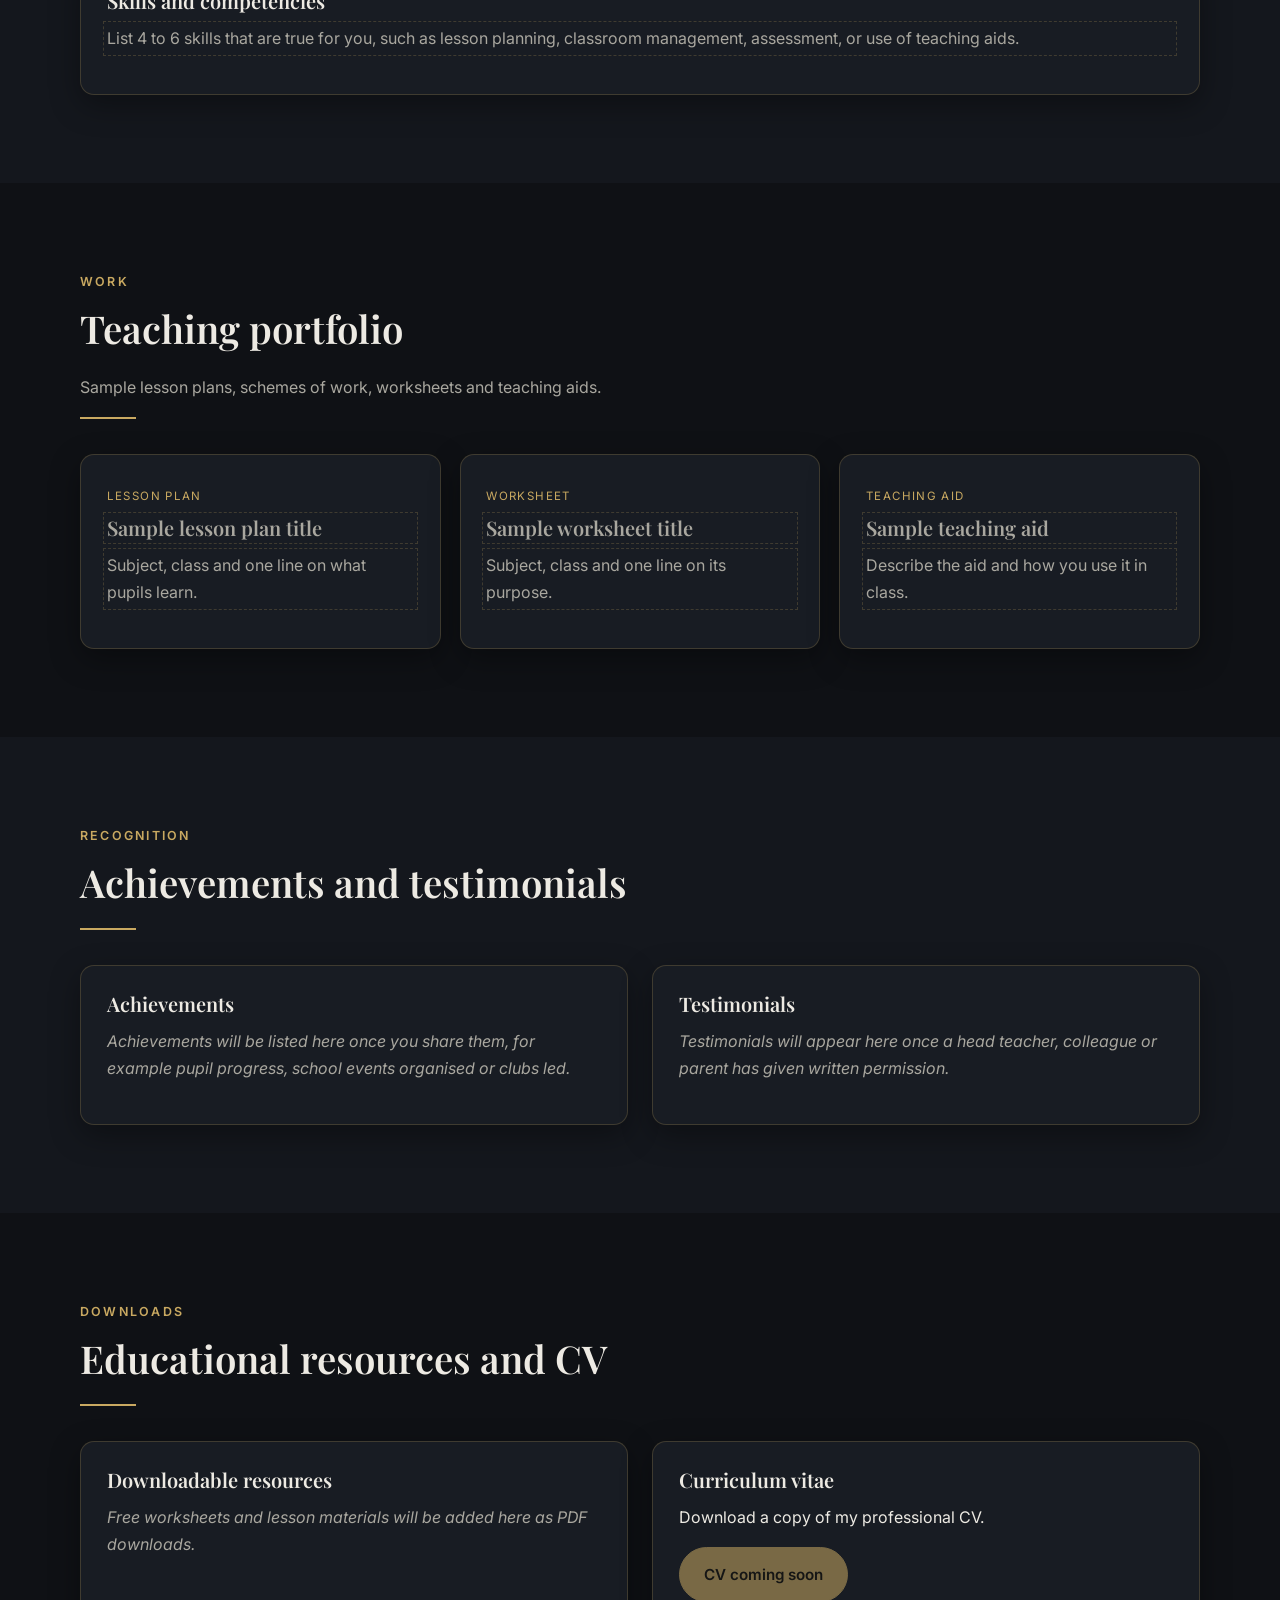
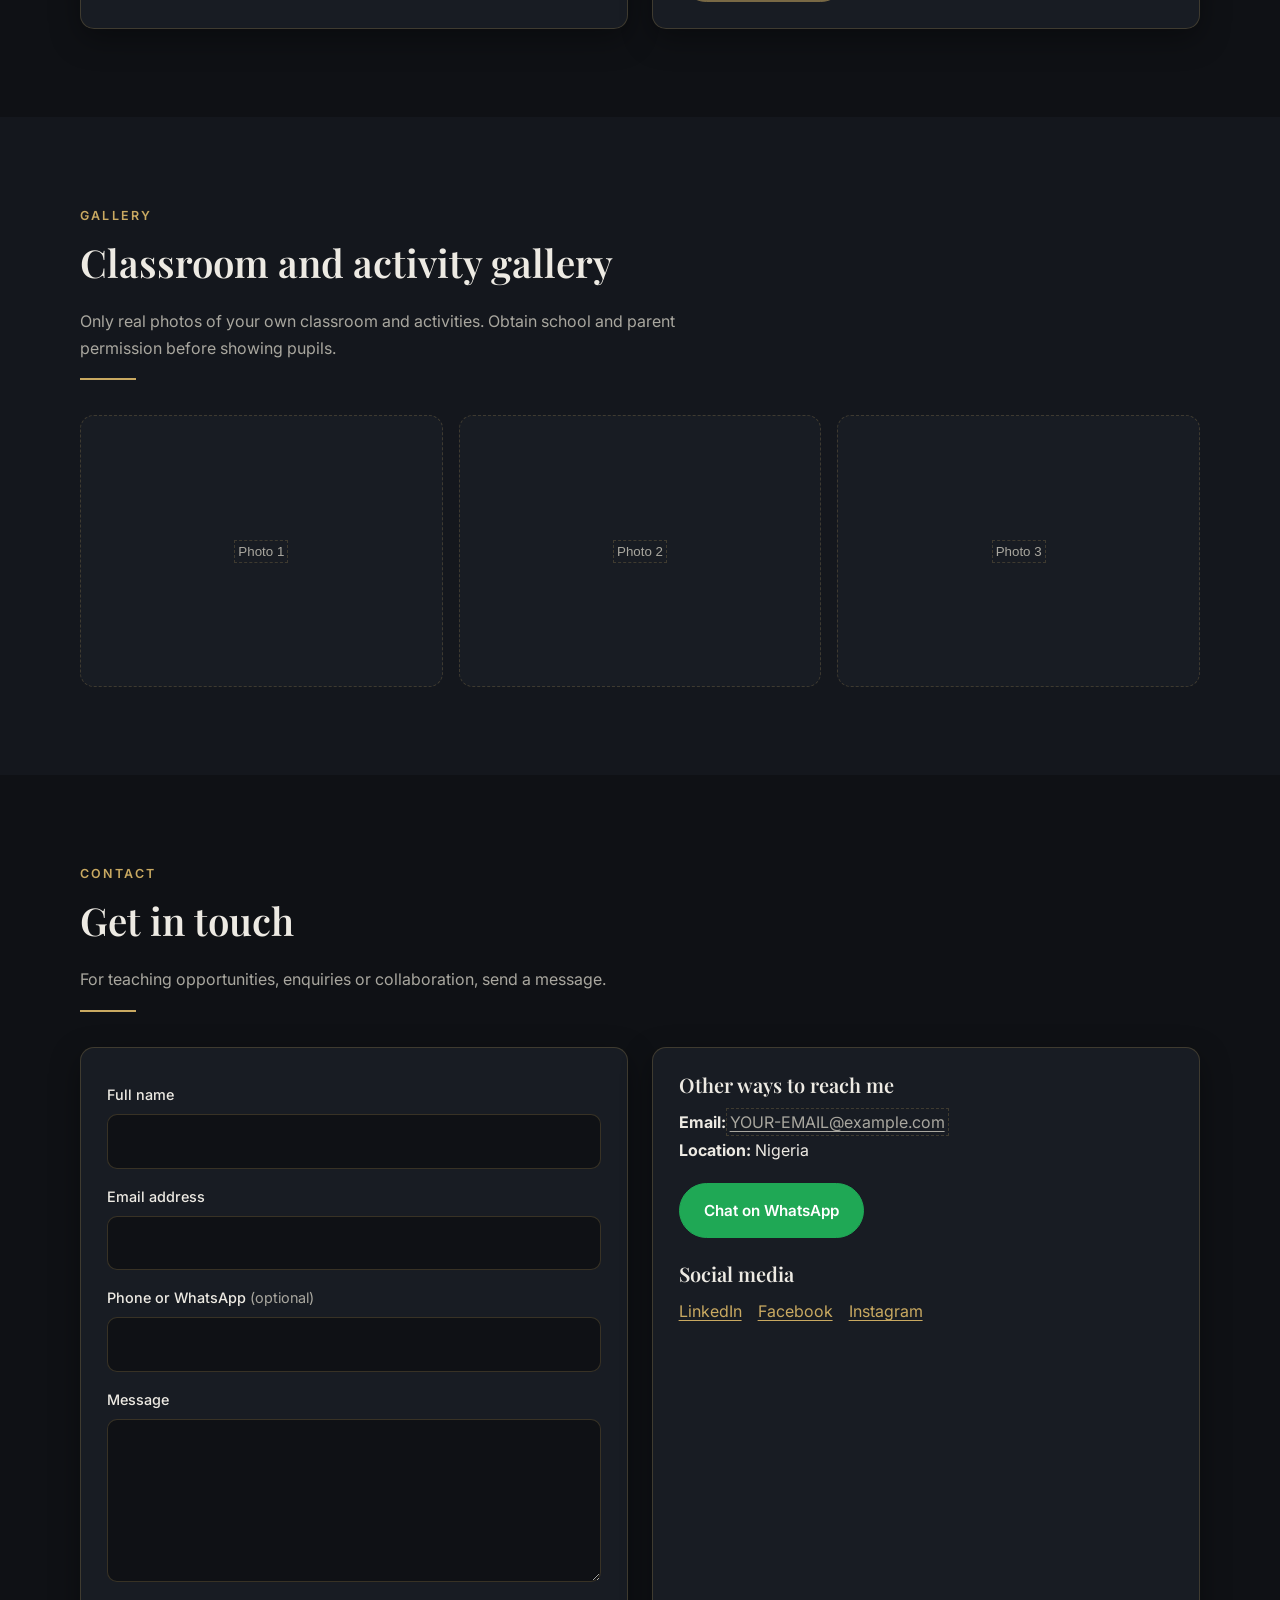
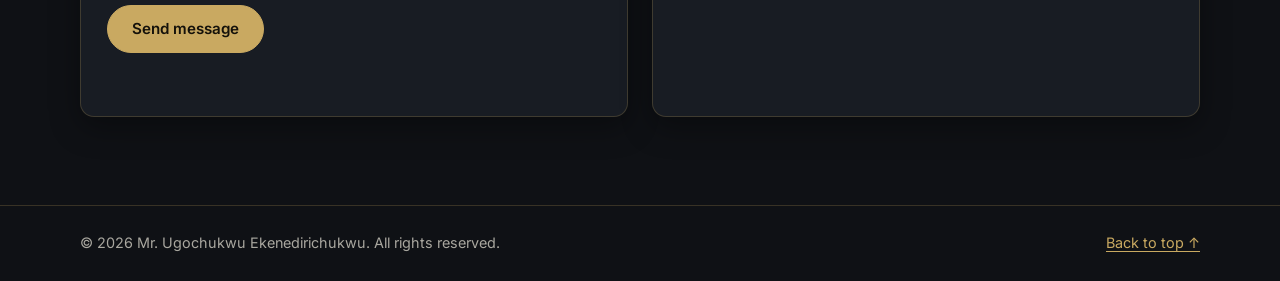
==== commit e57d2881: "second commit" ====
--- a/index.html
+++ b/index.html
@@ -94,7 +94,7 @@
         <div class="hero-photo reveal" aria-hidden="false">
           <div class="photo-frame" role="img" aria-label="Photo of Mr. Ugochukwu Ekenedirichukwu goes here">
             <span class="photo-initials">UE</span>
-            <span class="photo-hint ph" data-ph>c:\Users\Acer\Desktop\Dark Grey Knit Sweater & Laptop Men's Fall Outfit.jpg</span>
+            <span class="photo-hint ph" data-ph><img src="Dark Grey Knit Sweater & Laptop Men's Fall Outfit.jpg" alt=""></span>
           </div>
         </div>
       </div>
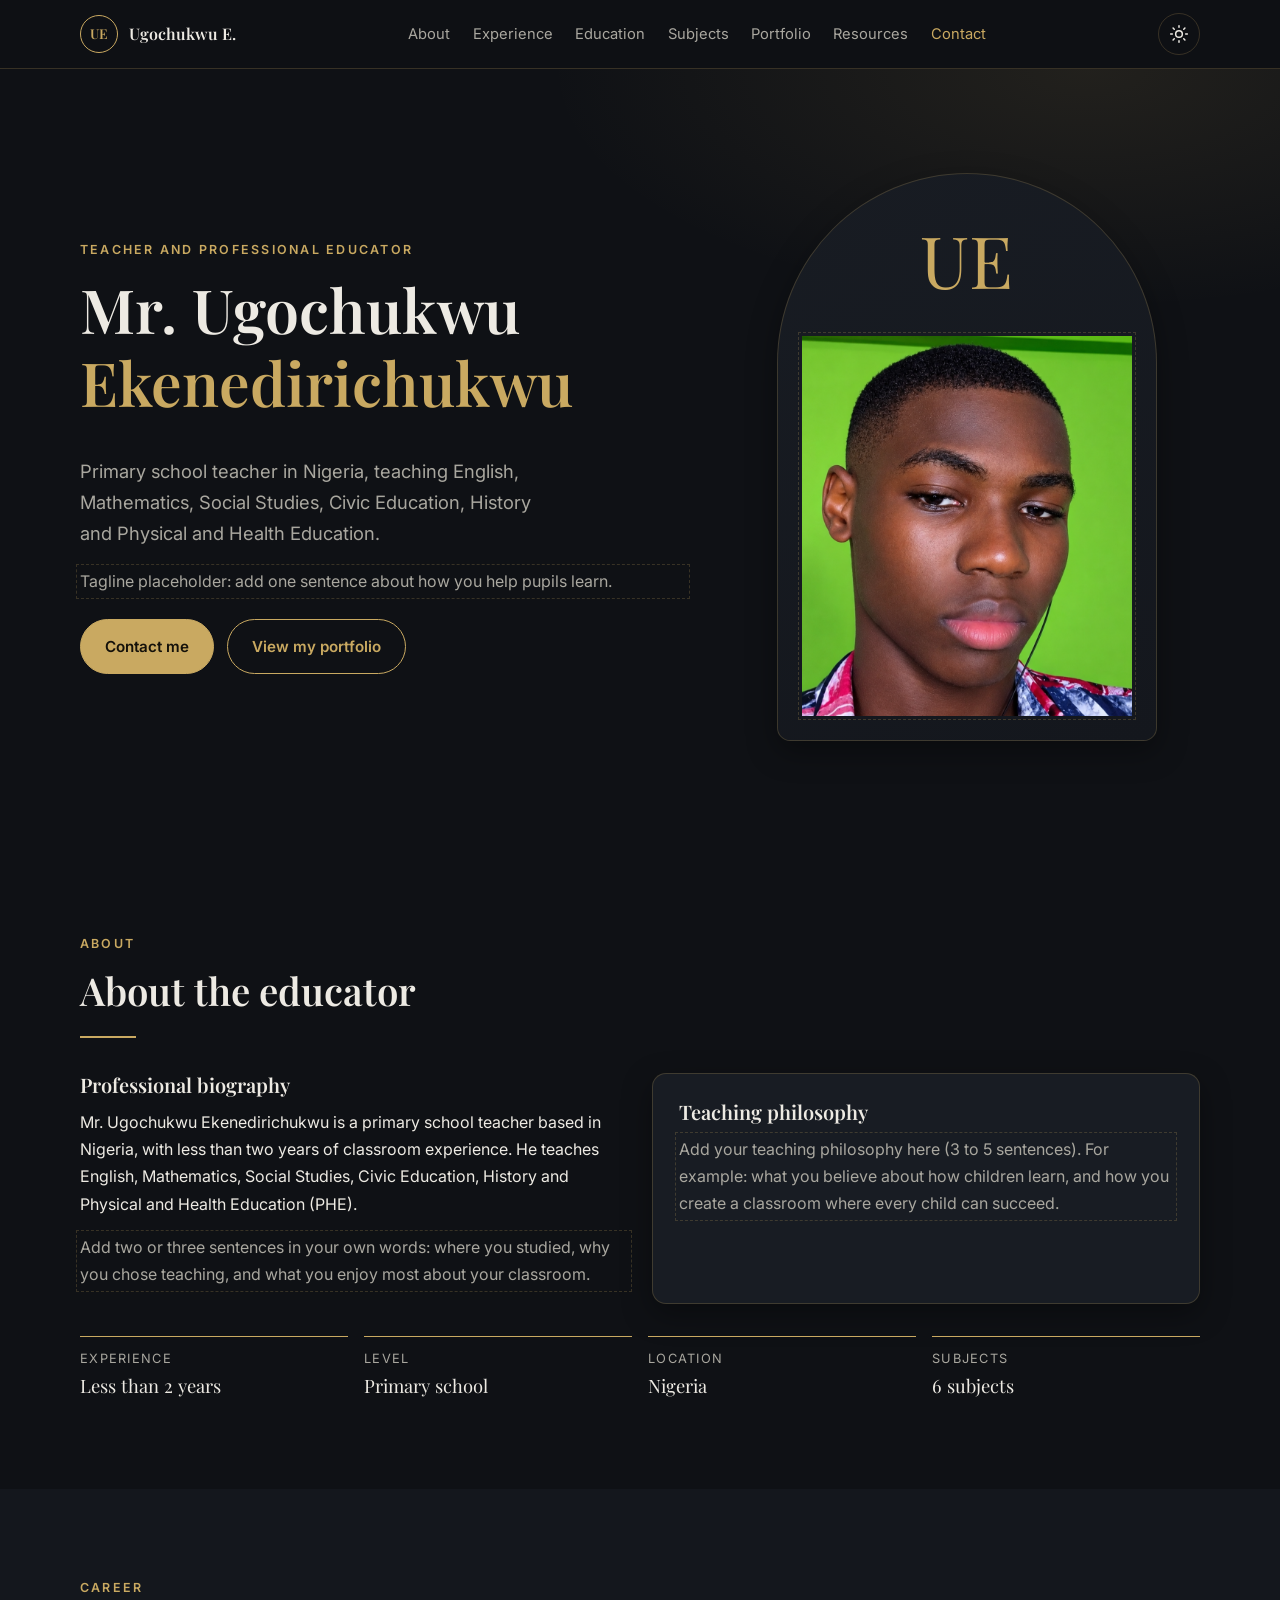
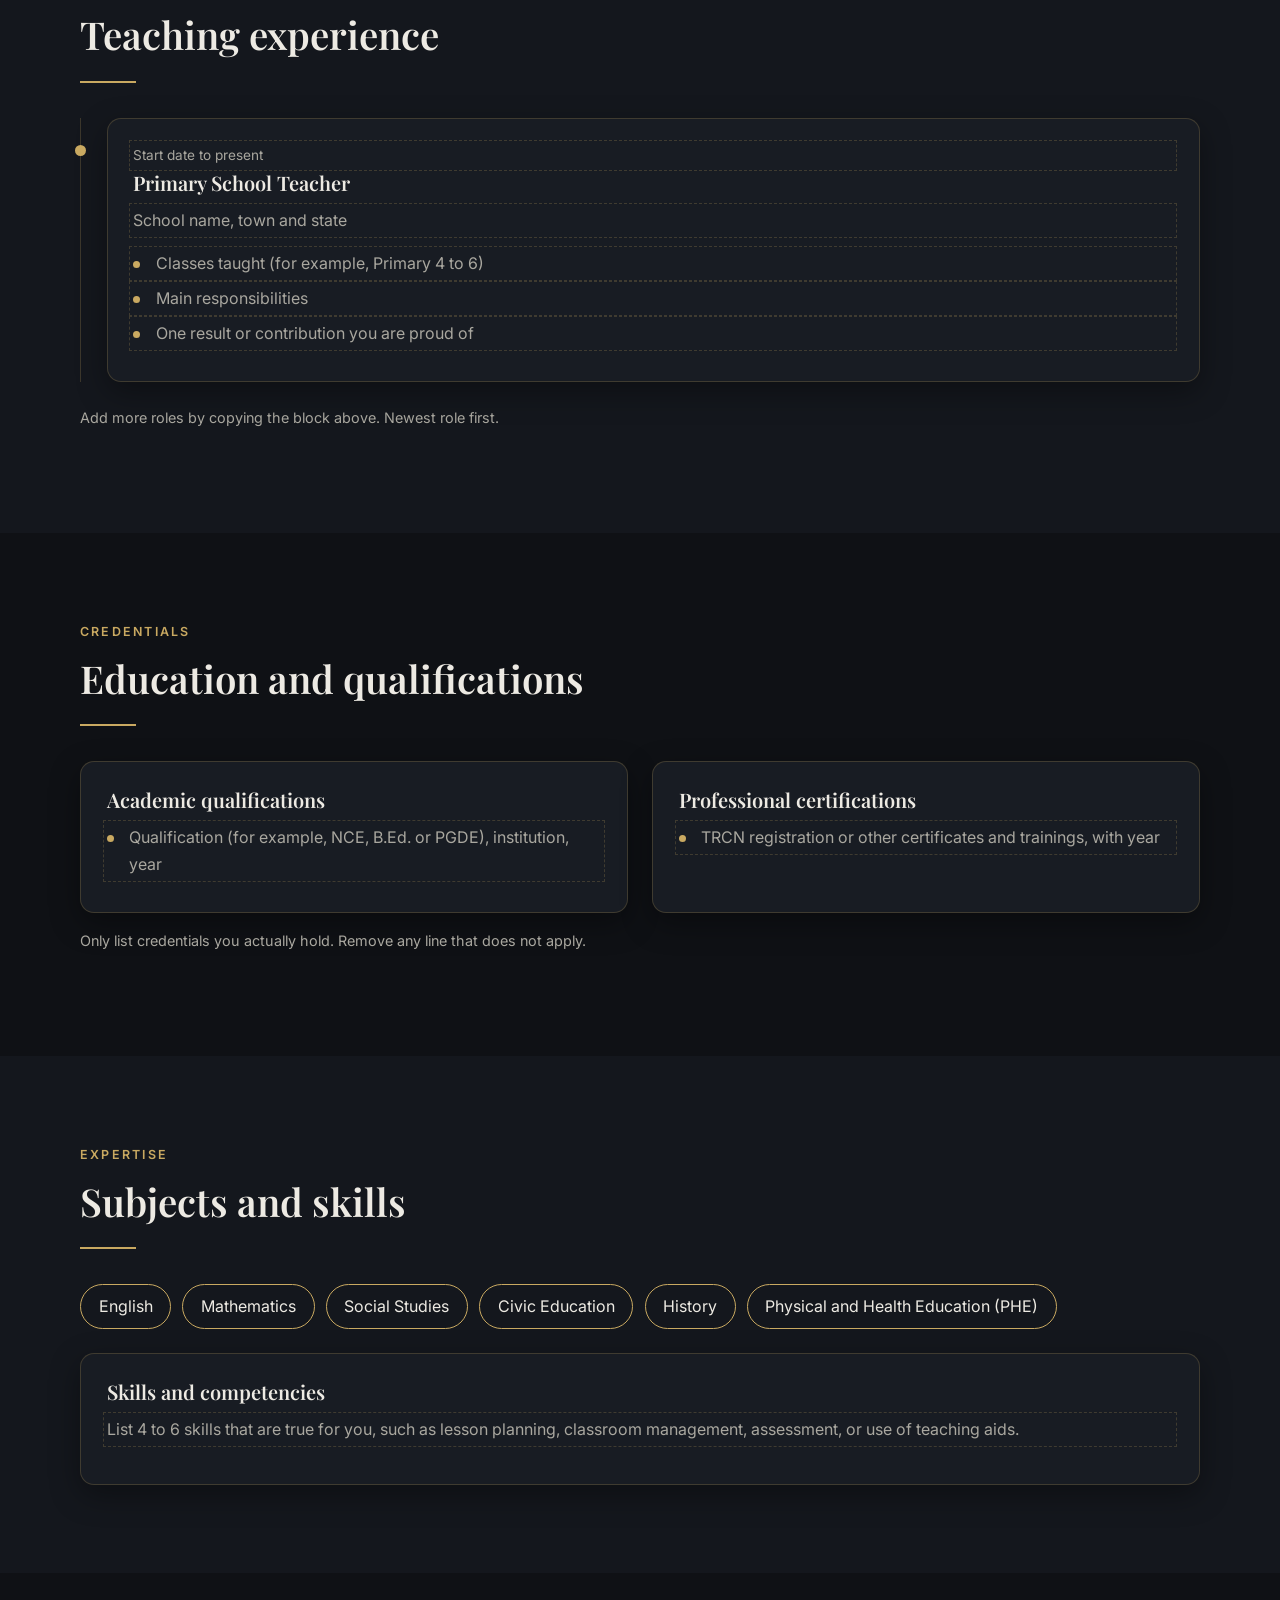
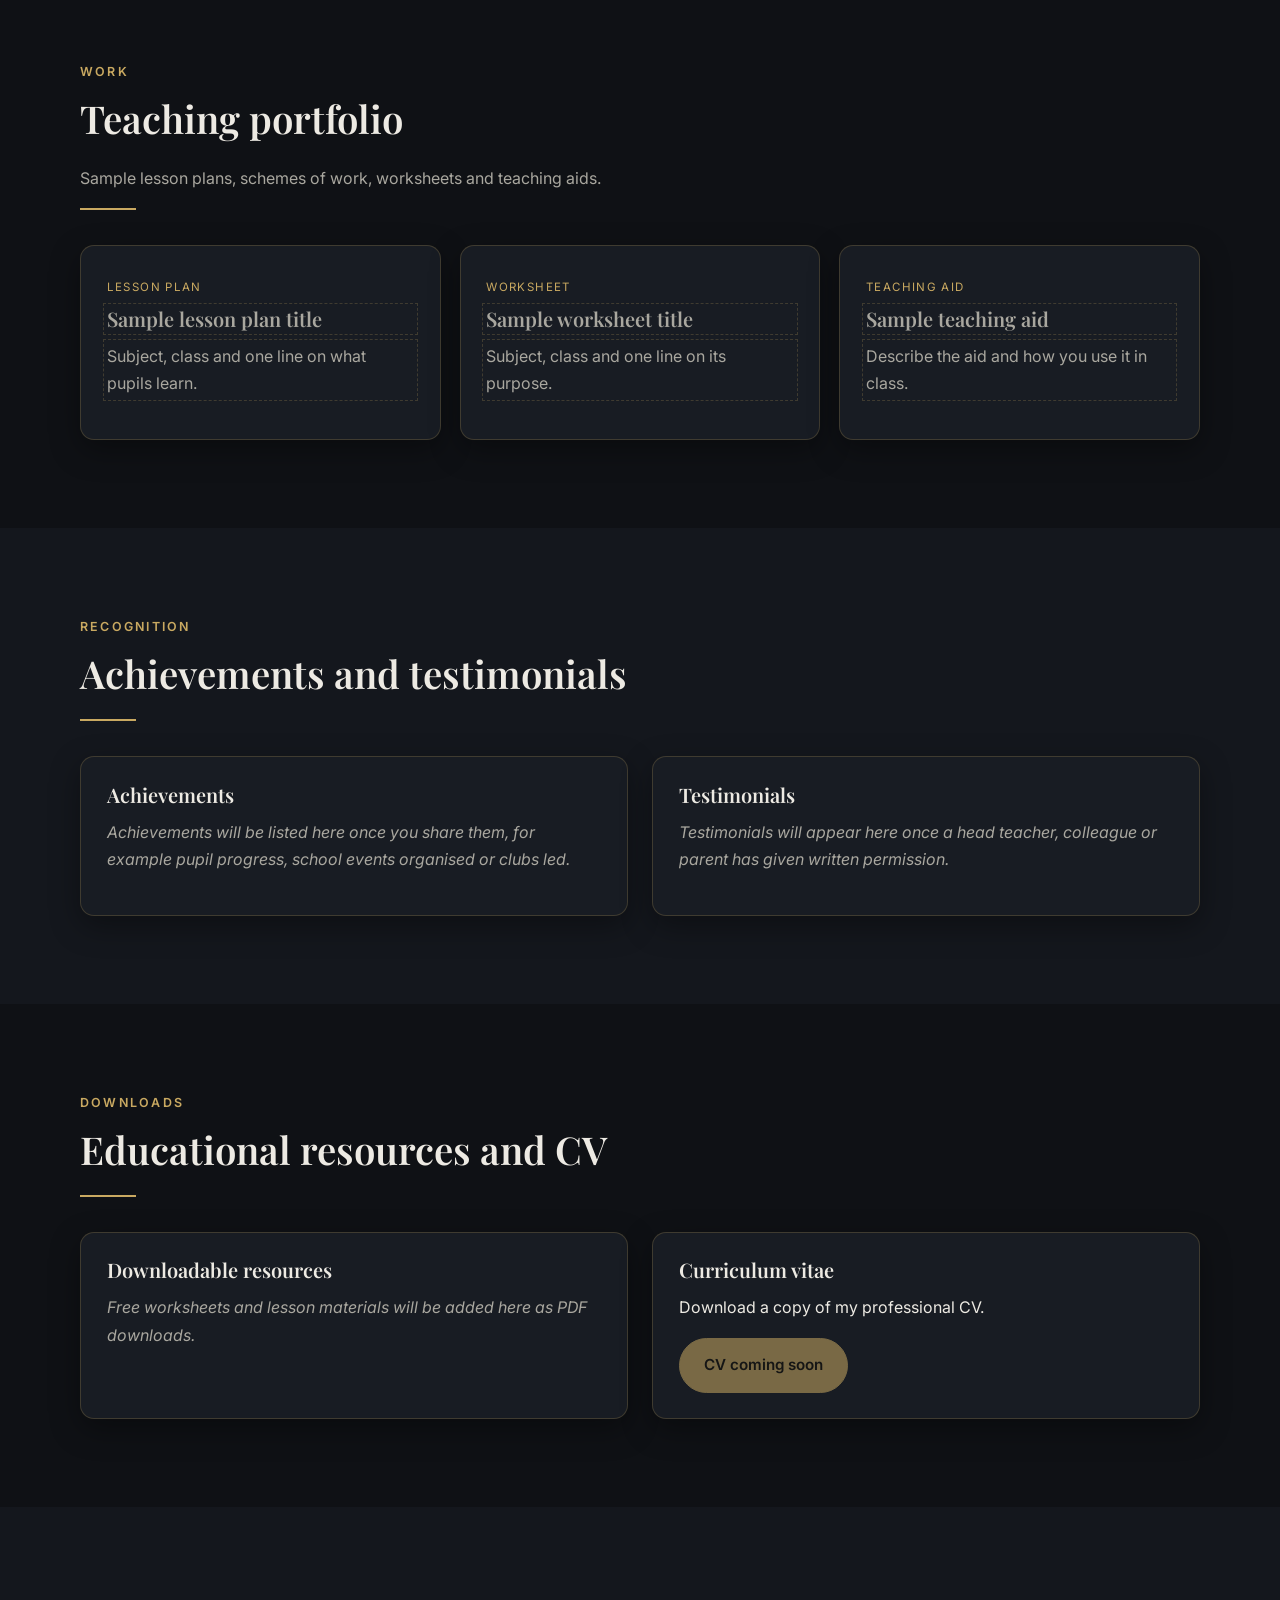
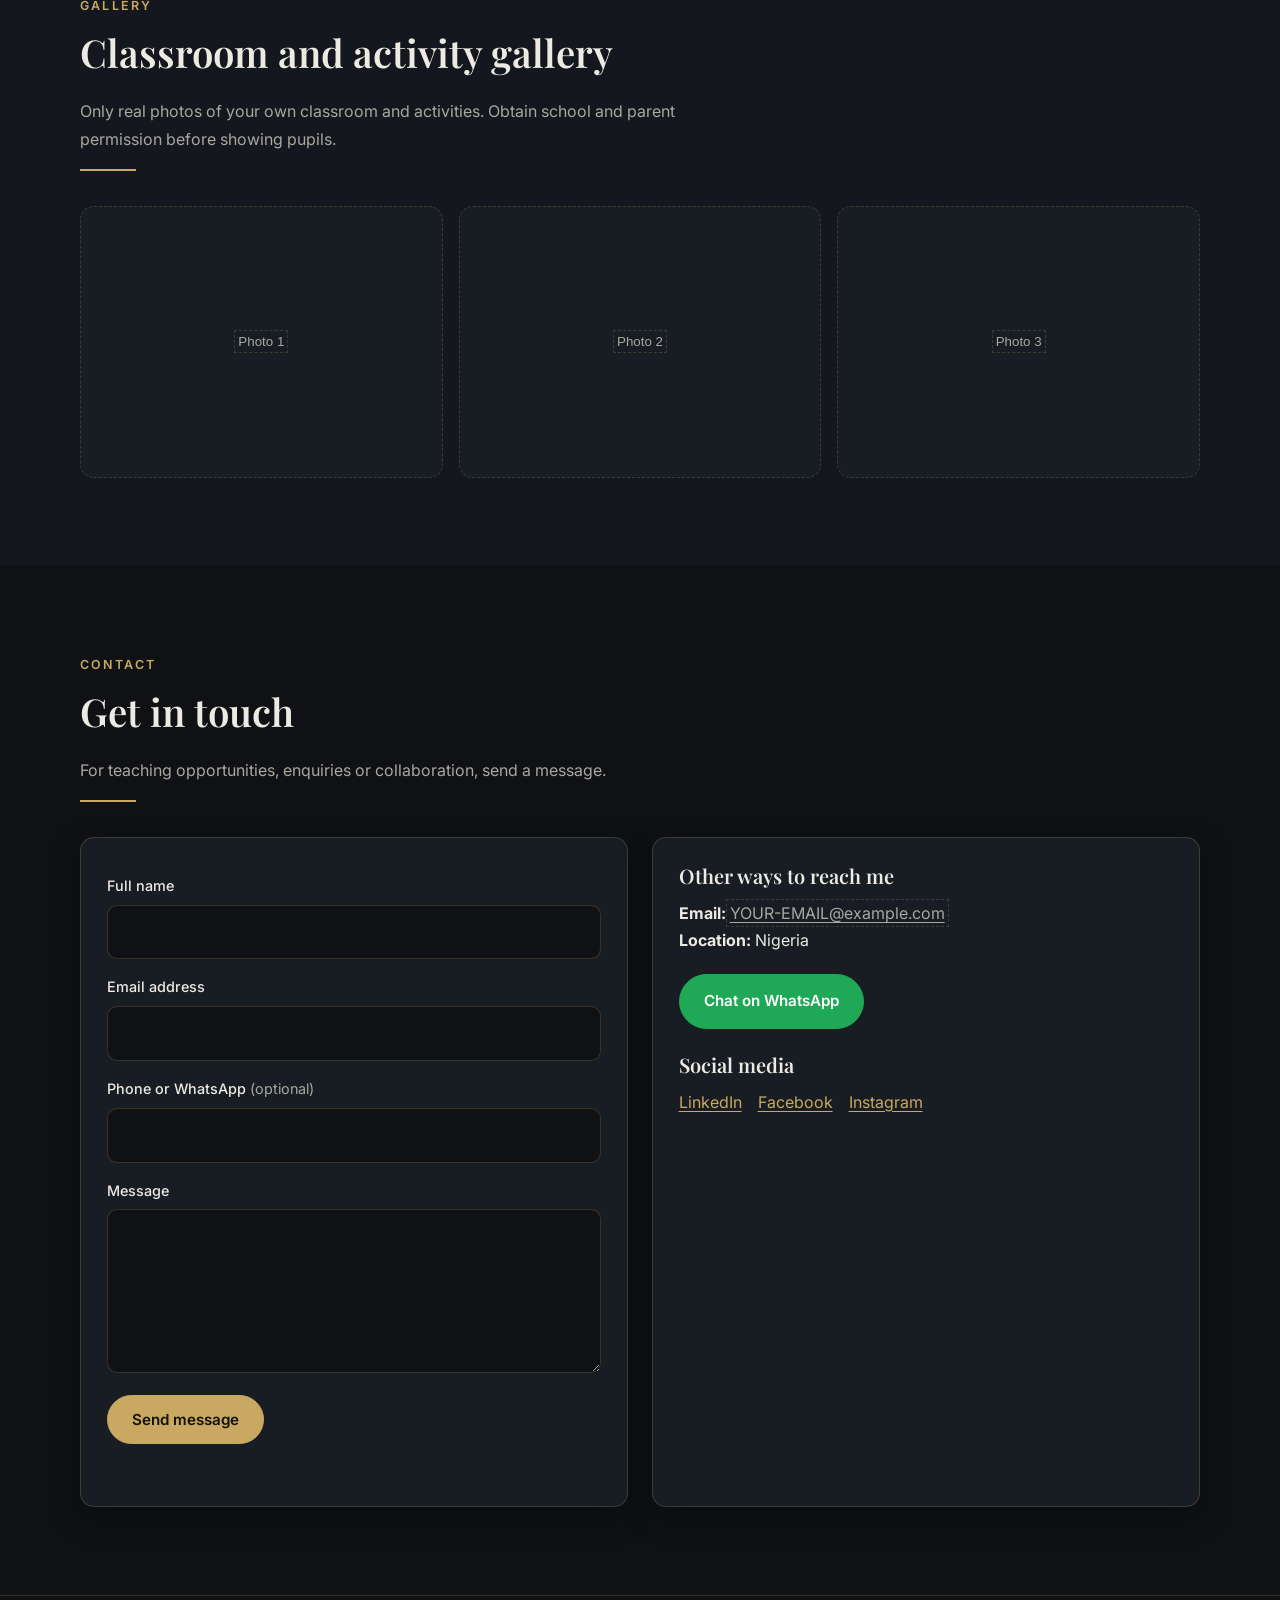
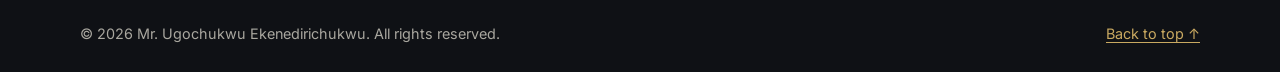
==== commit b18c2a3c: "img" ====
--- a/index.html
+++ b/index.html
@@ -77,6 +77,8 @@
   </header>
 
   <main id="main">
+    
+
 
     <!-- HERO -->
     <section class="hero" aria-labelledby="hero-title">
@@ -94,7 +96,7 @@
         <div class="hero-photo reveal" aria-hidden="false">
           <div class="photo-frame" role="img" aria-label="Photo of Mr. Ugochukwu Ekenedirichukwu goes here">
             <span class="photo-initials">UE</span>
-            <span class="photo-hint ph" data-ph><img src="Dark Grey Knit Sweater & Laptop Men's Fall Outfit.jpg" alt=""></span>
+            <span class="photo-hint ph" data-ph><img src="IMG_20261125_072149_008.png" alt=""></span>
           </div>
         </div>
       </div>
